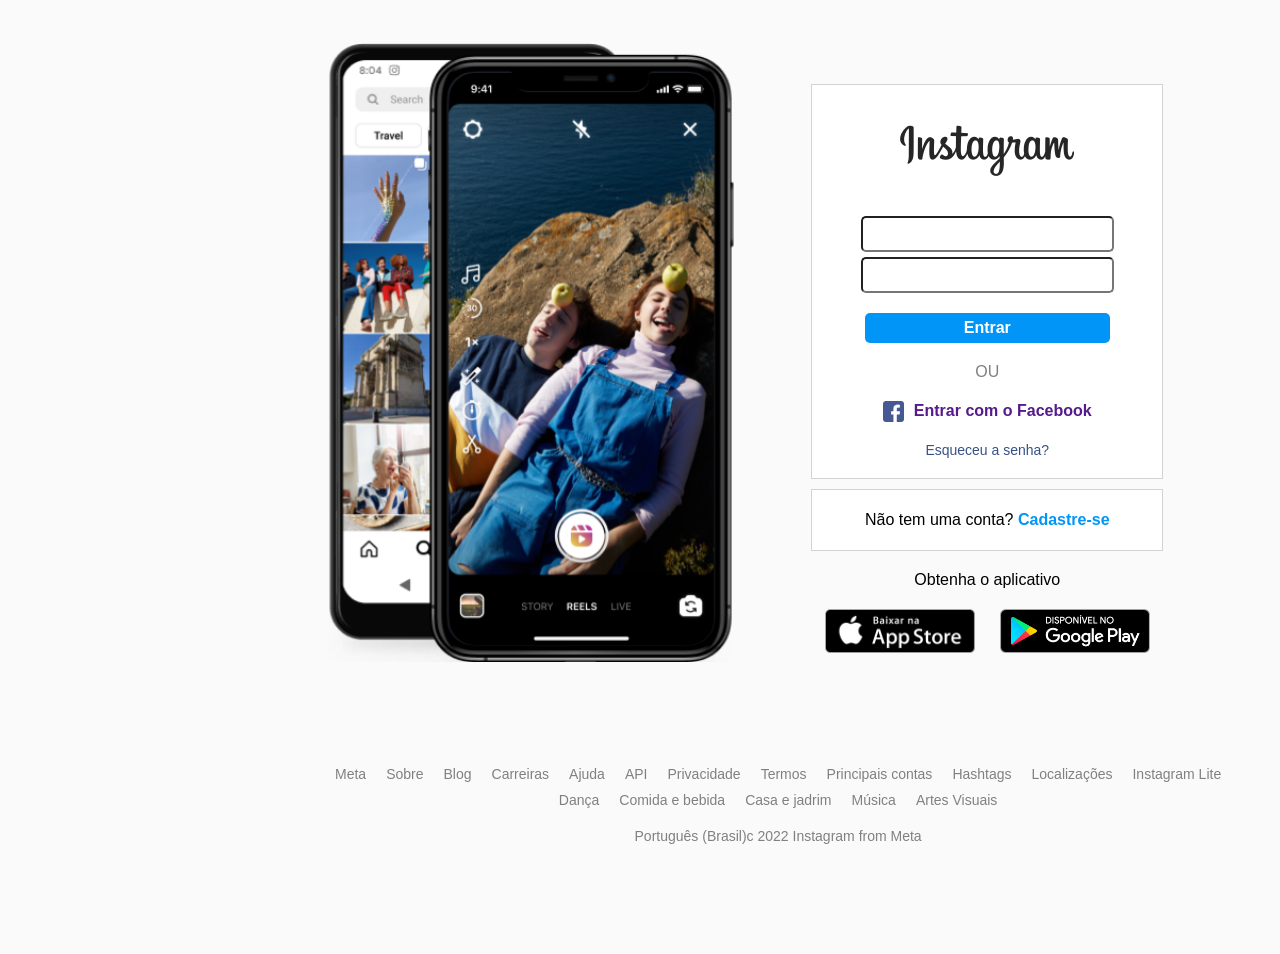
==== index.html @ ed14fdf8 "adicionado os arquivos do projeto da página inicial do instagram" ====
<!DOCTYPE html>
<html lang="en">
<head>
    <meta charset="UTF-8">
    <meta http-equiv="X-UA-Compatible" content="IE=edge">
    <meta name="viewport" content="width=device-width, initial-scale=1.0">
    <title>Instagram</title>
    <link rel="stylesheet" href="style.css">
    <link rel="icon" href="images/icone-instagram.png">
</head>
<body>
    <section class="flex-container">
        <div class="item">
            <img src="images/celular-instagram.png" alt="celular-instagram" id="img-celular">
        </div>

        <div class="container-left item ">
            <div class="container-dados">
                <img src="images/logo-instagram.png" alt="logo-instagram" id="logo-insta">
                <input type="text" id="login" arial-label="Telefone, nome do usuário ou senha">
                <input type="password" id="password" arial-label="Senha">
                <a href="" id="entrar">Entrar</a>
                <p id="ou">OU</p>
                <div class="entrar-facebook">
                    <img src="images/icone-facebook.png" alt="logo-facebook">
                    <a href="">Entrar com o Facebook</a>
                </div>
                <a href="" id="forgot-password">Esqueceu a senha?</a>
            </div>
    
            <div class="cadastro">
                <p>Não tem uma conta? <a href="">Cadastre-se</a></p>
            </div>
    
            <p id="app">Obtenha o aplicativo</p>
    
            <div class="img-store">
                <a href="" class="apps"><img src="images/app-store.png" alt="app-store"></a>
                <a href="" class="apps"><img src="images/play-store.png" alt="google-play"></a>
            </div>
        </div>

    </section>

    <footer>
        <ul>
            <li><a href="">Meta</a></li>
            <li><a href="">Sobre</a></li>
            <li><a href="">Blog</a></li>
            <li><a href="">Carreiras</a></li>
            <li><a href="">Ajuda</a></li>
            <li><a href="">API</a></li>
            <li><a href="">Privacidade</a></li>
            <li><a href="">Termos</a></li>
            <li><a href="">Principais contas</a></li>
            <li><a href="">Hashtags</a></li>
            <li><a href="">Localizações</a></li>
            <li><a href="">Instagram Lite</a></li>
        </ul>

        <ul class="topicos">
            <li><a href="">Dança</a></li>
            <li><a href="">Comida e bebida</a></li>
            <li><a href="">Casa e jadrim</a></li>
            <li><a href="">Música</a></li>
            <li><a href="">Artes Visuais</a></li>
        </ul>
        
        <ul>
            <li>Português (Brasil)</li>
            <li>c 2022 Instagram from Meta</li>
        </ul>
    </footer>
</body>
</html>
---- style.css ----
*{
    margin: auto;
    font-family: Arial, Helvetica, sans-serif;
    font-size: 16px;
}

body{
    background-color: #fafafa;
    padding: 10px;
}

a{
    text-decoration: none;
}

ul{
    list-style: none;
}

.flex-container{
    display: flex;
    justify-content: center;
    align-items: center;
    margin-top: 32px;
    margin-left: 25%;
    margin-right: 25%;
    width: fit-content;
}

.container-left{
    display: flex;
    flex-direction: column;
    align-items: center;
    width: 500px;
    height: 541px;
}

.item{
    margin: 0;
}

#img-celular{
    height: 620px;
}

.container-dados{
    display: flex;
    flex-direction: column;
    width: 350px;
    height: 396px;
    background-color: white;
    border: 1px solid lightgray;
}

#logo-insta{
    padding: 40px;
}

#login{
    width: 70%;
    border-radius: 5px;
    height: 30px;
    margin-bottom: 0;
}

#password{
    width: 70%;
    margin-top: 5px;
    border-radius: 5px;
    height: 30px;
    margin-bottom: 0;
}

#entrar{
    width: 70%;
    height: 30px;
    background-color: #0095f6;
    text-align: center;
    line-height: 30px;
    margin-top: 20px;
    border-radius: 5px;
    font-weight: bold;
    color: white;
    margin-bottom: 0;
}


#ou{
    margin-top: 20px;
    color: gray;
    margin-bottom: 0;
}

.entrar-facebook{
    display: flex;
    justify-content: center;
    align-items: center;
    align-content: center;
    width: 100%;
    height: min-content;
    background-color: white;
    color: #385185;
    font-weight: bolder;
    margin-bottom: 0;
    margin-top: 20px;
}

.entrar-facebook img{
    width: 6%;
    margin-left: 0;
    margin-right: 10px;
}

.entrar-facebook a{
    margin: 0;
    background-color: white;
}

#forgot-password{
    margin-bottom: 20px;
    font-size: 14px;
    color: #385185;
    margin-top: 20px;
    background-color: white;
}

.cadastro{
    width: 350px;
    height: 63px;
    border: 1px solid lightgray;
    text-align: center;
    line-height: 60px;
    margin-top: 10px;
}

.cadastro p{
    background-color: white;
}

.cadastro a{
    color: #0095f6;
    font-weight: bolder;
}

#app{
    margin-top: 20px;
    margin-bottom: 20px;
}

.img-store{
    display: flex;
    justify-content: center;
    align-items: center;
    align-content: center;
    width: 350px;
}

.apps img{
    width: 150px;
}

footer{
    display: flex;
    flex-direction: column;
    margin-top: 100px;
    margin-bottom: 100px;
    margin-left: 25%;
    margin-right: 25%;
    align-items: center;
    width: max-content;
}

footer ul{
    display: flex;
    padding: 0;
}

footer ul li{
    color: gray;
    font-size: 14px;
    margin: 0;
}

footer ul li a{
    margin-left: 10px;
    margin-right: 10px;
    color: gray;
    font-size: 14px;
}

.topicos{
    margin-top: 10px;
    margin-bottom: 20px;
}
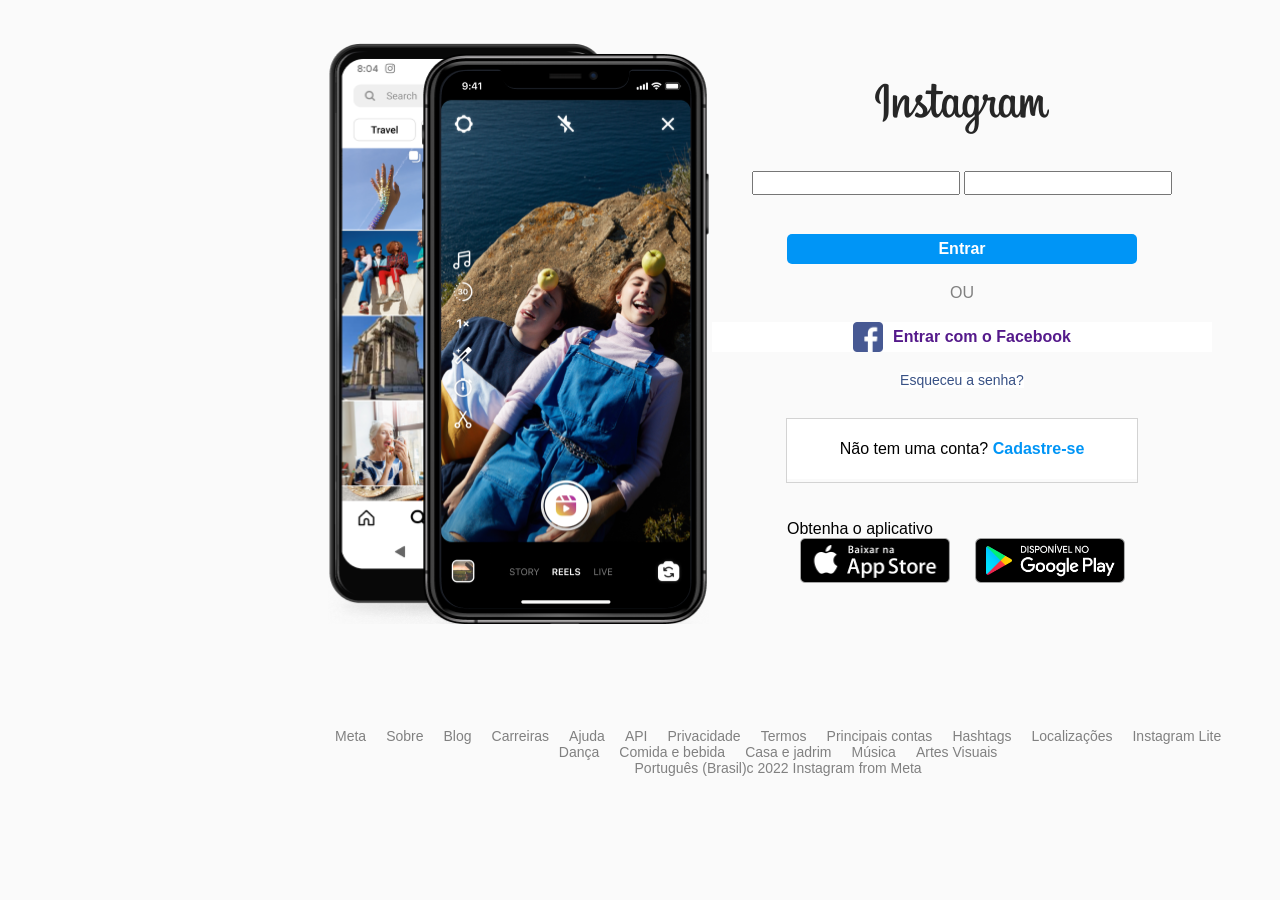
==== commit f323a588: "Alterado o corpo do index.html, apagado alguns IDs, acrescentadno algumas class e melhorado a estrut" ====
--- a/index.html
+++ b/index.html
@@ -10,33 +10,39 @@
 </head>
 <body>
     <section class="flex-container">
-        <div class="item">
-            <img src="images/celular-instagram.png" alt="celular-instagram" id="img-celular">
+        <div class="celular">
+            <img src="images/celular-instagram.png" alt="celular-instagram">
         </div>
 
-        <div class="container-left item ">
-            <div class="container-dados">
-                <img src="images/logo-instagram.png" alt="logo-instagram" id="logo-insta">
-                <input type="text" id="login" arial-label="Telefone, nome do usuário ou senha">
-                <input type="password" id="password" arial-label="Senha">
-                <a href="" id="entrar">Entrar</a>
-                <p id="ou">OU</p>
-                <div class="entrar-facebook">
-                    <img src="images/icone-facebook.png" alt="logo-facebook">
-                    <a href="">Entrar com o Facebook</a>
-                </div>
-                <a href="" id="forgot-password">Esqueceu a senha?</a>
+        <div class="container-left">
+
+            <!--Container de Login-->
+            <img src="images/logo-instagram.png" alt="logo-instagram" class="logo-insta">
+            <div class="inputs">
+                <input type="text" arial-label="Telefone, nome do usuário ou senha">
+                <input type="password" arial-label="Senha">
             </div>
-    
+            <a href="" id="entrar">Entrar</a>
+            <p id="ou">OU</p>
+            <div class="entrar-facebook">
+                <img src="images/icone-facebook.png" alt="logo-facebook">
+                <a href="">Entrar com o Facebook</a>
+            </div>
+            <a href="" id="forgot-password">Esqueceu a senha?</a>
+
+            <!--Container de Cadastro-->
             <div class="cadastro">
                 <p>Não tem uma conta? <a href="">Cadastre-se</a></p>
             </div>
-    
-            <p id="app">Obtenha o aplicativo</p>
-    
-            <div class="img-store">
-                <a href="" class="apps"><img src="images/app-store.png" alt="app-store"></a>
-                <a href="" class="apps"><img src="images/play-store.png" alt="google-play"></a>
+
+            <!--Container App Store e Play Store-->
+            <div class="app">
+                <p>Obtenha o aplicativo</p>
+                <div class="img-store">
+                    <a href="" class="apps"><img src="images/app-store.png" alt="app-store"></a>
+                    <a href="" class="apps"><img src="images/play-store.png" alt="google-play"></a>
+                </div>
+            </div>
             </div>
         </div>
 
@@ -58,7 +64,7 @@
             <li><a href="">Instagram Lite</a></li>
         </ul>
 
-        <ul class="topicos">
+        <ul>
             <li><a href="">Dança</a></li>
             <li><a href="">Comida e bebida</a></li>
             <li><a href="">Casa e jadrim</a></li>
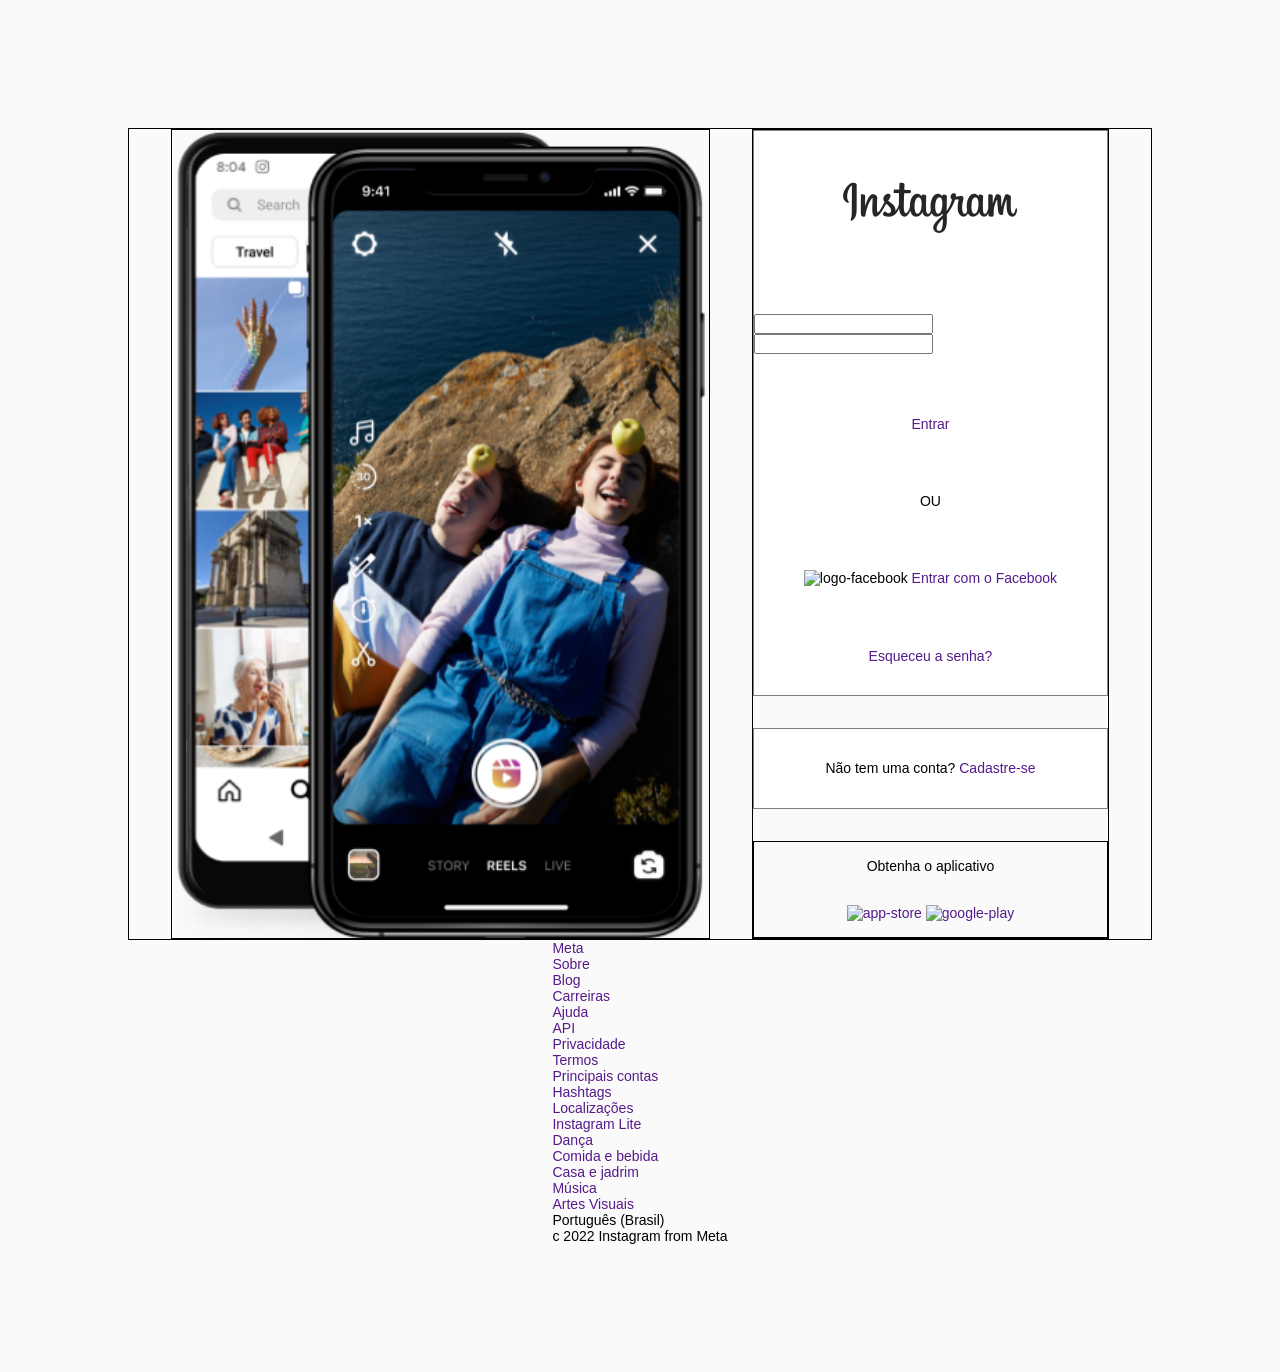
==== commit a8f093a2: "Ajustando as margnes e os containers" ====
--- a/index.html
+++ b/index.html
@@ -17,32 +17,34 @@
         <div class="container-left">
 
             <!--Container de Login-->
-            <img src="images/logo-instagram.png" alt="logo-instagram" class="logo-insta">
-            <div class="inputs">
-                <input type="text" arial-label="Telefone, nome do usuário ou senha">
-                <input type="password" arial-label="Senha">
+            <div class="group-1">
+                <img src="images/logo-instagram.png" alt="logo-instagram" class="logo-insta">
+                <div class="inputs">
+                    <input type="text" arial-label="Telefone, nome do usuário ou senha">
+                    <input type="password" arial-label="Senha">
+                </div>
+                <a href="" id="entrar">Entrar</a>
+                <p id="ou">OU</p>
+                <div class="entrar-facebook">
+                    <img src="" alt="logo-facebook">
+                    <a href="">Entrar com o Facebook</a>
+                </div>
+                <a href="" id="forgot-password">Esqueceu a senha?</a>
             </div>
-            <a href="" id="entrar">Entrar</a>
-            <p id="ou">OU</p>
-            <div class="entrar-facebook">
-                <img src="images/icone-facebook.png" alt="logo-facebook">
-                <a href="">Entrar com o Facebook</a>
-            </div>
-            <a href="" id="forgot-password">Esqueceu a senha?</a>
+
 
             <!--Container de Cadastro-->
-            <div class="cadastro">
+            <div class="group-2">
                 <p>Não tem uma conta? <a href="">Cadastre-se</a></p>
             </div>
 
             <!--Container App Store e Play Store-->
-            <div class="app">
+            <div class="group-3">
                 <p>Obtenha o aplicativo</p>
                 <div class="img-store">
-                    <a href="" class="apps"><img src="images/app-store.png" alt="app-store"></a>
-                    <a href="" class="apps"><img src="images/play-store.png" alt="google-play"></a>
+                    <a href="" class="apps"><img src="" alt="app-store"></a>
+                    <a href="" class="apps"><img src="" alt="google-play"></a>
                 </div>
-            </div>
             </div>
         </div>
 
--- a/style.css
+++ b/style.css
@@ -1,199 +1,87 @@
 *{
-    margin: auto;
-    font-family: Arial, Helvetica, sans-serif;
-    font-size: 16px;
+    padding: 0;
+    margin: 0;
+    box-sizing: border-box;
+    text-decoration: none;
+    font-family: sans-serif;
+    font-size: 14px;
+    list-style: none;
 }
 
 body{
+    display: flex;
+    flex-direction: column;
+    align-items: center;
+    justify-content: center;
+    width: 100%;
+    min-height: fit-content;
+    padding: 10%;
     background-color: #fafafa;
-    padding: 10px;
-}
-
-a{
-    text-decoration: none;
-}
-
-ul{
-    list-style: none;
 }
 
 .flex-container{
     display: flex;
-    justify-content: center;
+    border: 1px solid;
+    width: 100%;
+    min-height: fit-content;
     align-items: center;
-    margin-top: 32px;
-    margin-left: 25%;
-    margin-right: 25%;
-    width: fit-content;
+    justify-content: space-evenly;
+}
+
+.celular{
+    height: 90vh;
+    border: 1px solid;
+}
+
+.celular img{
+    height: 100%;
 }
 
 .container-left{
     display: flex;
+    align-items: center;
+    justify-content: space-between;
+    flex-direction: column;
+    height: 90vh;
+    width: 35%;
+    border: 1px solid;
+}
+
+.group-1{
+    display: flex;
     flex-direction: column;
     align-items: center;
-    width: 500px;
-    height: 541px;
+    justify-content: space-around;
+    background-color: white;
+    border: 1px solid gray;
+    width: 100%;
+    height: 70%;
 }
 
-.item{
-    margin: 0;
+.group-2{
+    display: flex;
+    align-items: center;
+    justify-content: center;
+    background-color: white;
+    border: 1px solid gray;
+    width: 100%;
+    height: 10%;
+    margin-top: 3%;
 }
 
-#img-celular{
-    height: 620px;
+.group-3{
+    display: flex;
+    border: 1px solid;
+    width: 100%;
+    flex-direction: column;
+    justify-content: space-around;
+    align-items: center;
+    margin-top: 3%;
+    height: 12%;
+    
 }
 
-.container-dados{
-    display: flex;
-    flex-direction: column;
-    width: 350px;
-    height: 396px;
-    background-color: white;
-    border: 1px solid lightgray;
+.logo-insta{
+    padding: 20px;
 }
 
-#logo-insta{
-    padding: 40px;
-}
-
-#login{
-    width: 70%;
-    border-radius: 5px;
-    height: 30px;
-    margin-bottom: 0;
-}
-
-#password{
-    width: 70%;
-    margin-top: 5px;
-    border-radius: 5px;
-    height: 30px;
-    margin-bottom: 0;
-}
-
-#entrar{
-    width: 70%;
-    height: 30px;
-    background-color: #0095f6;
-    text-align: center;
-    line-height: 30px;
-    margin-top: 20px;
-    border-radius: 5px;
-    font-weight: bold;
-    color: white;
-    margin-bottom: 0;
-}
-
-
-#ou{
-    margin-top: 20px;
-    color: gray;
-    margin-bottom: 0;
-}
-
-.entrar-facebook{
-    display: flex;
-    justify-content: center;
-    align-items: center;
-    align-content: center;
-    width: 100%;
-    height: min-content;
-    background-color: white;
-    color: #385185;
-    font-weight: bolder;
-    margin-bottom: 0;
-    margin-top: 20px;
-}
-
-.entrar-facebook img{
-    width: 6%;
-    margin-left: 0;
-    margin-right: 10px;
-}
-
-.entrar-facebook a{
-    margin: 0;
-    background-color: white;
-}
-
-#forgot-password{
-    margin-bottom: 20px;
-    font-size: 14px;
-    color: #385185;
-    margin-top: 20px;
-    background-color: white;
-}
-
-.cadastro{
-    width: 350px;
-    height: 63px;
-    border: 1px solid lightgray;
-    text-align: center;
-    line-height: 60px;
-    margin-top: 10px;
-}
-
-.cadastro p{
-    background-color: white;
-}
-
-.cadastro a{
-    color: #0095f6;
-    font-weight: bolder;
-}
-
-#app{
-    margin-top: 20px;
-    margin-bottom: 20px;
-}
-
-.img-store{
-    display: flex;
-    justify-content: center;
-    align-items: center;
-    align-content: center;
-    width: 350px;
-}
-
-.apps img{
-    width: 150px;
-}
-
-footer{
-    display: flex;
-    flex-direction: column;
-    margin-top: 100px;
-    margin-bottom: 100px;
-    margin-left: 25%;
-    margin-right: 25%;
-    align-items: center;
-    width: max-content;
-}
-
-footer ul{
-    display: flex;
-    padding: 0;
-}
-
-footer ul li{
-    color: gray;
-    font-size: 14px;
-    margin: 0;
-}
-
-footer ul li a{
-    margin-left: 10px;
-    margin-right: 10px;
-    color: gray;
-    font-size: 14px;
-}
-
-.topicos{
-    margin-top: 10px;
-    margin-bottom: 20px;
-}
-
-
-
-
-
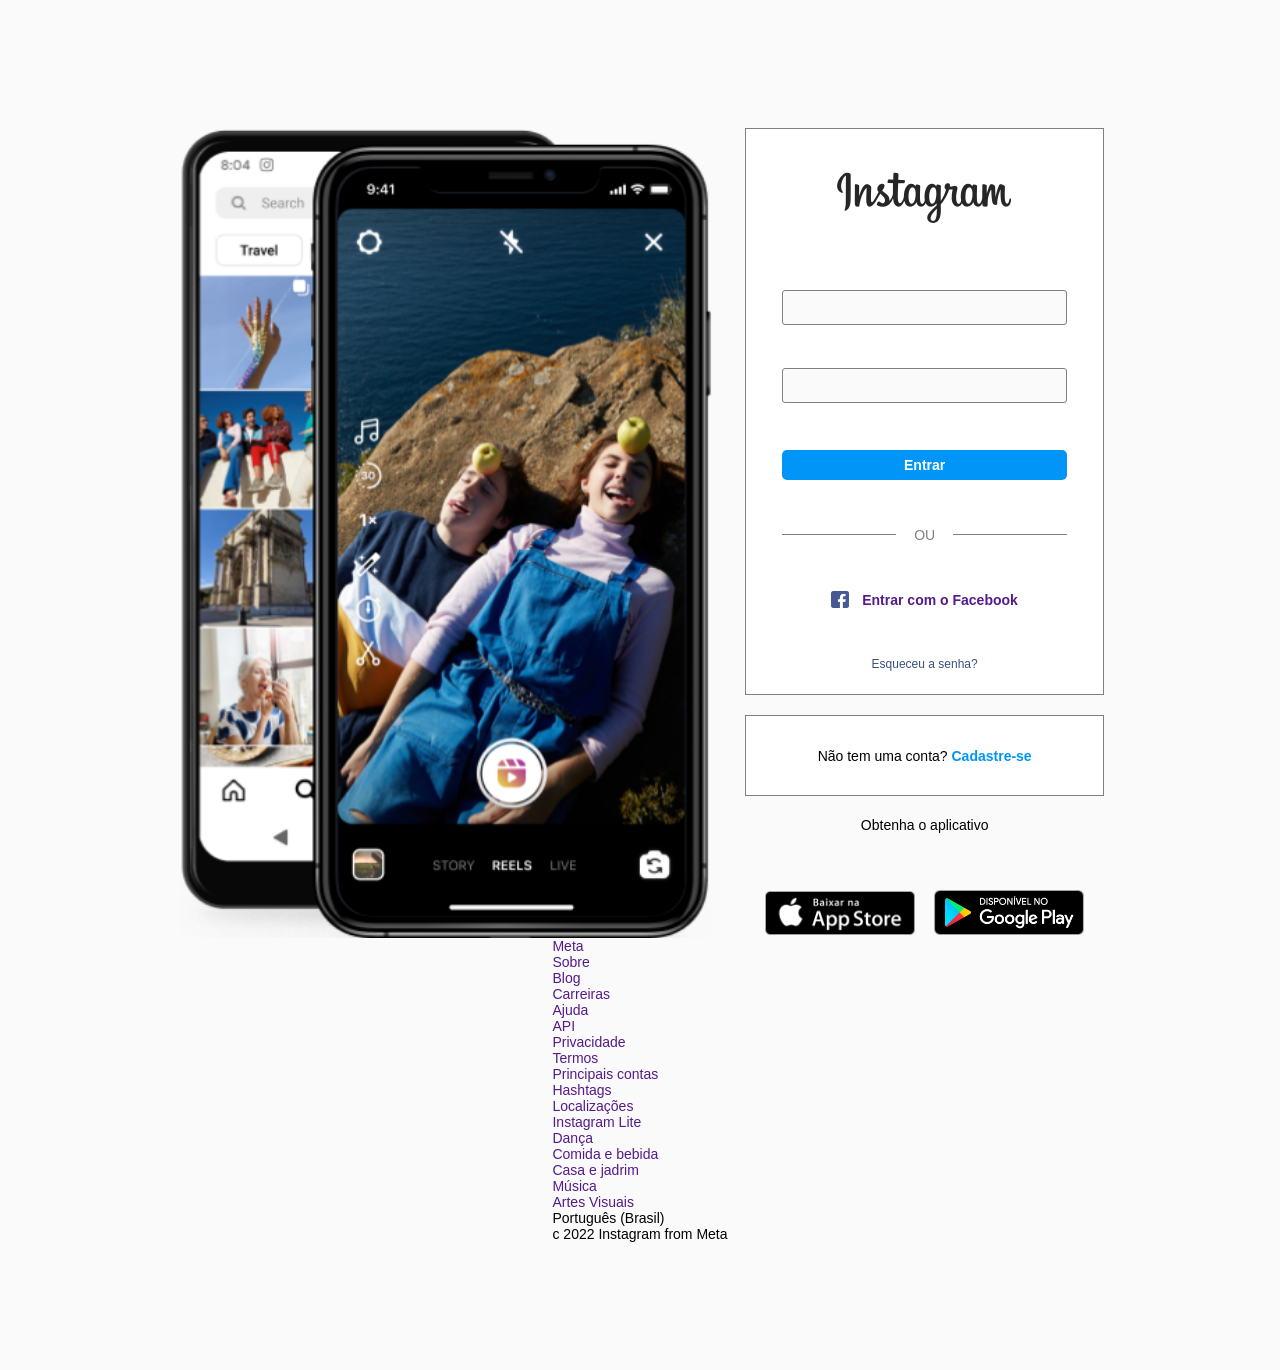
==== commit 2b058133: "Finalizado o section do body, pendente finalizar o Footer" ====
--- a/index.html
+++ b/index.html
@@ -23,13 +23,13 @@
                     <input type="text" arial-label="Telefone, nome do usuário ou senha">
                     <input type="password" arial-label="Senha">
                 </div>
-                <a href="" id="entrar">Entrar</a>
-                <p id="ou">OU</p>
+                <a href="" class="entrar">Entrar</a>
+                <p class="ou">OU</p>
                 <div class="entrar-facebook">
-                    <img src="" alt="logo-facebook">
+                    <img src="images/icone-facebook.png" alt="logo-facebook">
                     <a href="">Entrar com o Facebook</a>
                 </div>
-                <a href="" id="forgot-password">Esqueceu a senha?</a>
+                <a href="" id="esqueceu-senha">Esqueceu a senha?</a>
             </div>
 
 
@@ -42,8 +42,8 @@
             <div class="group-3">
                 <p>Obtenha o aplicativo</p>
                 <div class="img-store">
-                    <a href="" class="apps"><img src="" alt="app-store"></a>
-                    <a href="" class="apps"><img src="" alt="google-play"></a>
+                    <a href="" class="apps"><img src="images/app-store.png" alt="app-store"></a>
+                    <a href="" class="apps"><img src="images/play-store.png" alt="google-play"></a>
                 </div>
             </div>
         </div>
--- a/style.css
+++ b/style.css
@@ -21,16 +21,15 @@
 
 .flex-container{
     display: flex;
-    border: 1px solid;
     width: 100%;
     min-height: fit-content;
     align-items: center;
-    justify-content: space-evenly;
+    justify-content: center;
 }
 
 .celular{
     height: 90vh;
-    border: 1px solid;
+    margin-right: 3%;
 }
 
 .celular img{
@@ -40,11 +39,14 @@
 .container-left{
     display: flex;
     align-items: center;
+    flex-direction: column;
     justify-content: space-between;
-    flex-direction: column;
     height: 90vh;
     width: 35%;
-    border: 1px solid;
+}
+
+.logo-insta{
+    padding: 20px;
 }
 
 .group-1{
@@ -66,22 +68,104 @@
     border: 1px solid gray;
     width: 100%;
     height: 10%;
-    margin-top: 3%;
+}
+
+.group-2 a{
+    color: #0095f6;
+    font-weight: 600;
 }
 
 .group-3{
     display: flex;
-    border: 1px solid;
     width: 100%;
+    height: 15%;
     flex-direction: column;
-    justify-content: space-around;
+    justify-content: space-between;
     align-items: center;
-    margin-top: 3%;
-    height: 12%;
-    
 }
 
-.logo-insta{
-    padding: 20px;
+.img-store{
+    display: flex;
+    align-items: flex-end;
+    justify-content: space-evenly;
+    align-content: ;
+    width: 100%;
+    height: 60%;
 }
 
+.img-store img{
+    width: 150px;
+}
+
+.inputs{
+    display: flex;
+    flex-direction: column;
+    width: 80%;
+    height: 20%;
+    align-items: ;
+    justify-content: space-between;
+}
+
+input{
+    height: 35px;
+    border-radius: 3px;
+    background-color: #fafafa;
+    border: 1px solid gray;
+}
+
+.entrar{
+    background-color: #0095f6;
+    width: 80%;
+    height: 30px;
+    text-align: center;
+    line-height: 30px;
+    border-radius: 5px;
+    color: white;
+    font-weight: 600;
+}
+
+/* ::before e ::after na classe chamada ou cria aqueles riscos antes e depois do "ou" */
+
+.ou::before{
+    content: "";
+    background-color: gray;
+    width: 40%;
+    height: 1px;
+}
+
+.ou{
+    color: gray;
+    display: flex;
+    width: 80%;
+    align-items: center;
+    justify-content: space-between;
+}
+
+.ou::after{
+    content: "";
+    background-color: gray;
+    width: 40%;
+    height: 1px;
+}
+
+.entrar-facebook{
+    display: flex;
+    width: 60%;
+    align-items: center;
+    justify-content: space-evenly;
+    height: 20px;
+    font-weight: 600;
+    color: #385185;
+}
+
+.entrar-facebook img{
+    width: 8%;
+}
+
+#esqueceu-senha{
+    font-size: 12px;
+    color: #385185;
+}
+
+
+
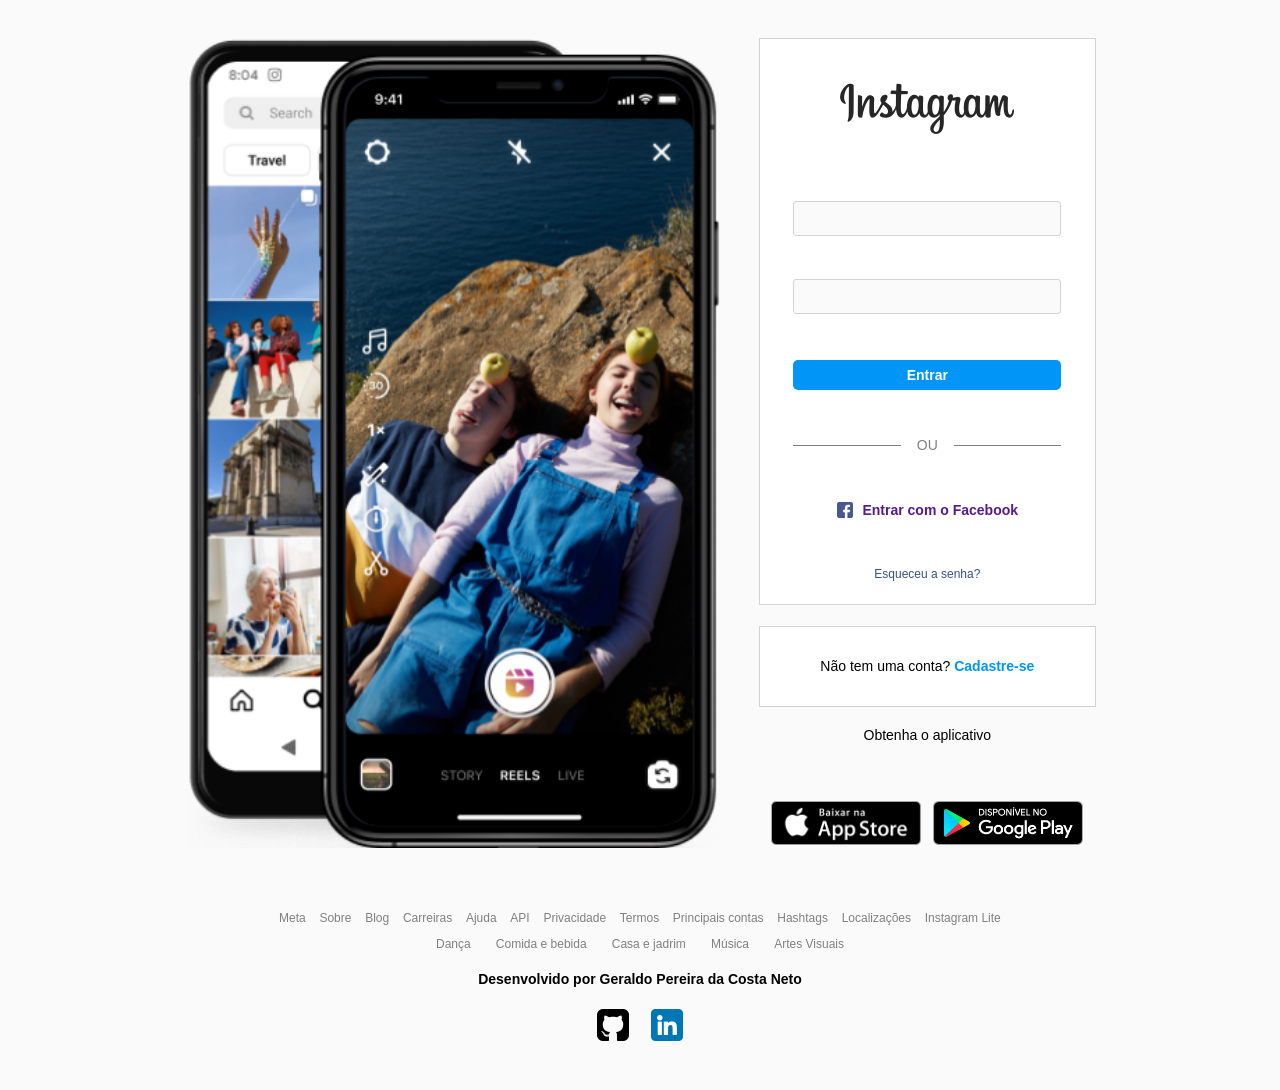
==== commit 79cc42c7: "Finalizado footer, pendente ajustar responsividade" ====
--- a/index.html
+++ b/index.html
@@ -51,7 +51,7 @@
     </section>
 
     <footer>
-        <ul>
+        <ul class="links">
             <li><a href="">Meta</a></li>
             <li><a href="">Sobre</a></li>
             <li><a href="">Blog</a></li>
@@ -66,7 +66,7 @@
             <li><a href="">Instagram Lite</a></li>
         </ul>
 
-        <ul>
+        <ul class="topicos">
             <li><a href="">Dança</a></li>
             <li><a href="">Comida e bebida</a></li>
             <li><a href="">Casa e jadrim</a></li>
@@ -74,10 +74,13 @@
             <li><a href="">Artes Visuais</a></li>
         </ul>
         
-        <ul>
-            <li>Português (Brasil)</li>
-            <li>c 2022 Instagram from Meta</li>
-        </ul>
+        <div class="final">
+            <h3>Desenvolvido por Geraldo Pereira da Costa Neto</h3>
+            <div class="sociais">
+                <a href="https://github.com/GeracNeto" target="_blank"><img src="images/placa-do-github.png" alt=""></a>
+                <a href="https://www.linkedin.com/in/geraldo-costa-5568a8152/" target="_blank"><img src="images/linkedin.png" alt=""></a>            
+            </div>
+        </div>
     </footer>
 </body>
 </html>
--- a/style.css
+++ b/style.css
@@ -15,7 +15,7 @@
     justify-content: center;
     width: 100%;
     min-height: fit-content;
-    padding: 10%;
+    padding: 3%;
     background-color: #fafafa;
 }
 
@@ -42,7 +42,7 @@
     flex-direction: column;
     justify-content: space-between;
     height: 90vh;
-    width: 35%;
+    width: 28%;
 }
 
 .logo-insta{
@@ -55,46 +55,9 @@
     align-items: center;
     justify-content: space-around;
     background-color: white;
-    border: 1px solid gray;
+    border: 1px solid lightgray;
     width: 100%;
     height: 70%;
-}
-
-.group-2{
-    display: flex;
-    align-items: center;
-    justify-content: center;
-    background-color: white;
-    border: 1px solid gray;
-    width: 100%;
-    height: 10%;
-}
-
-.group-2 a{
-    color: #0095f6;
-    font-weight: 600;
-}
-
-.group-3{
-    display: flex;
-    width: 100%;
-    height: 15%;
-    flex-direction: column;
-    justify-content: space-between;
-    align-items: center;
-}
-
-.img-store{
-    display: flex;
-    align-items: flex-end;
-    justify-content: space-evenly;
-    align-content: ;
-    width: 100%;
-    height: 60%;
-}
-
-.img-store img{
-    width: 150px;
 }
 
 .inputs{
@@ -102,7 +65,6 @@
     flex-direction: column;
     width: 80%;
     height: 20%;
-    align-items: ;
     justify-content: space-between;
 }
 
@@ -110,7 +72,7 @@
     height: 35px;
     border-radius: 3px;
     background-color: #fafafa;
-    border: 1px solid gray;
+    border: 1px solid lightgray;
 }
 
 .entrar{
@@ -167,5 +129,104 @@
     color: #385185;
 }
 
-
-
+.group-2{
+    display: flex;
+    align-items: center;
+    justify-content: center;
+    background-color: white;
+    border: 1px solid lightgray;
+    width: 100%;
+    height: 10%;
+}
+
+.group-2 a{
+    color: #0095f6;
+    font-weight: 600;
+}
+
+.group-3{
+    display: flex;
+    width: 100%;
+    height: 15%;
+    flex-direction: column;
+    justify-content: space-between;
+    align-items: center;
+}
+
+.img-store{
+    display: flex;
+    align-items: flex-end;
+    justify-content: space-evenly;
+    width: 100%;
+    height: 60%;
+}
+
+.img-store img{
+    width: 150px;
+}
+
+footer{
+    display: flex;
+    width: 60%;
+    flex-direction: column;
+    align-items: center;
+    margin-top: 5%;
+}
+
+.links{
+    display: flex;
+    align-items: center;
+    justify-content: space-between;
+    width: 100%;
+}
+
+.links a{
+    color: gray;
+    font-size: 12px;
+}
+
+.topicos{
+    display: flex;
+    align-items: center;
+    justify-content: space-around;
+    width: 60%;
+    margin-top: 10px;
+}
+
+.topicos a{
+    color: gray;
+    font-size: 12px;
+}
+
+.final{
+    display: flex;
+    align-items: center;
+    justify-content: space-between;
+    flex-direction: column;
+    margin-top: 20px;
+    color: black;
+    width: 100%;
+}
+
+.final img{
+    width: 60%;
+}
+
+.sociais{
+    display: flex;
+    align-items: center;
+    justify-content: center;
+    width: 15%;
+    height: 50px;
+    margin-top: 15px;
+}
+
+.sociais a{
+    text-align: center;
+    width: 100%;
+}
+
+
+
+
+
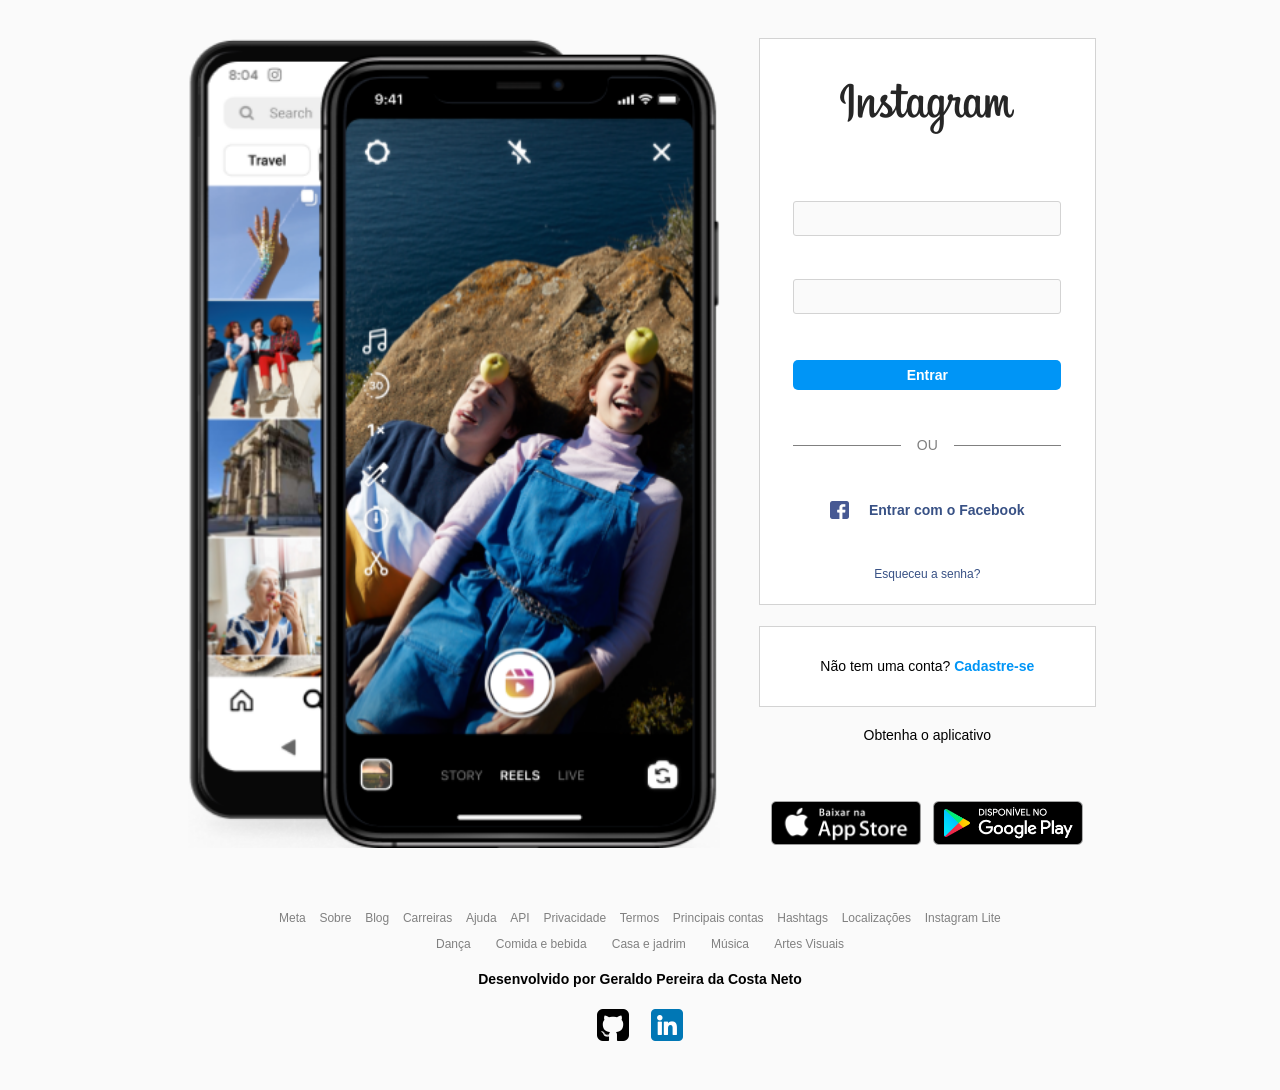
==== commit a37f1e32: "Ajustada a responsividade e alterado o icone do index.html para minha foto de perfil ao invés do log" ====
--- a/index.html
+++ b/index.html
@@ -6,7 +6,7 @@
     <meta name="viewport" content="width=device-width, initial-scale=1.0">
     <title>Instagram</title>
     <link rel="stylesheet" href="style.css">
-    <link rel="icon" href="images/icone-instagram.png">
+    <link rel="icon" href="images/Foto_perfil.jpg">
 </head>
 <body>
     <section class="flex-container">
--- a/style.css
+++ b/style.css
@@ -112,11 +112,14 @@
 
 .entrar-facebook{
     display: flex;
-    width: 60%;
+    width: 70%;
     align-items: center;
     justify-content: space-evenly;
     height: 20px;
     font-weight: 600;
+}
+
+.entrar-facebook a{
     color: #385185;
 }
 
@@ -226,7 +229,69 @@
     width: 100%;
 }
 
-
-
-
-
+@media (max-width: 1024px){
+    .celular{
+        display: none;
+    }
+
+    .container-left{
+        width: 70%;
+    }
+
+    footer{
+        width: 80%;
+    }
+}
+
+@media (max-width: 786px){
+
+    .container-left{
+        width: 50%;
+    }
+
+    footer{
+        width: 100%;
+    }
+}
+
+@media (max-width: 630px){
+
+    .links{
+        flex-direction: column;
+    }
+
+    .entrar-facebook{
+        width: 100%;
+    }
+}
+
+@media (max-width: 570px){
+
+    .entrar-facebook{
+        width: 100%;
+    }
+
+    .topicos{
+        flex-direction: column;
+    }
+
+    .sociais{
+        justify-content: space-around;
+        width: 20%;
+    }
+
+    .final img{
+        width: 30px;
+    }
+}
+
+@media (max-width: 380px){
+    
+    .container-left{
+        width: 100%;        
+    }
+    
+}
+
+
+
